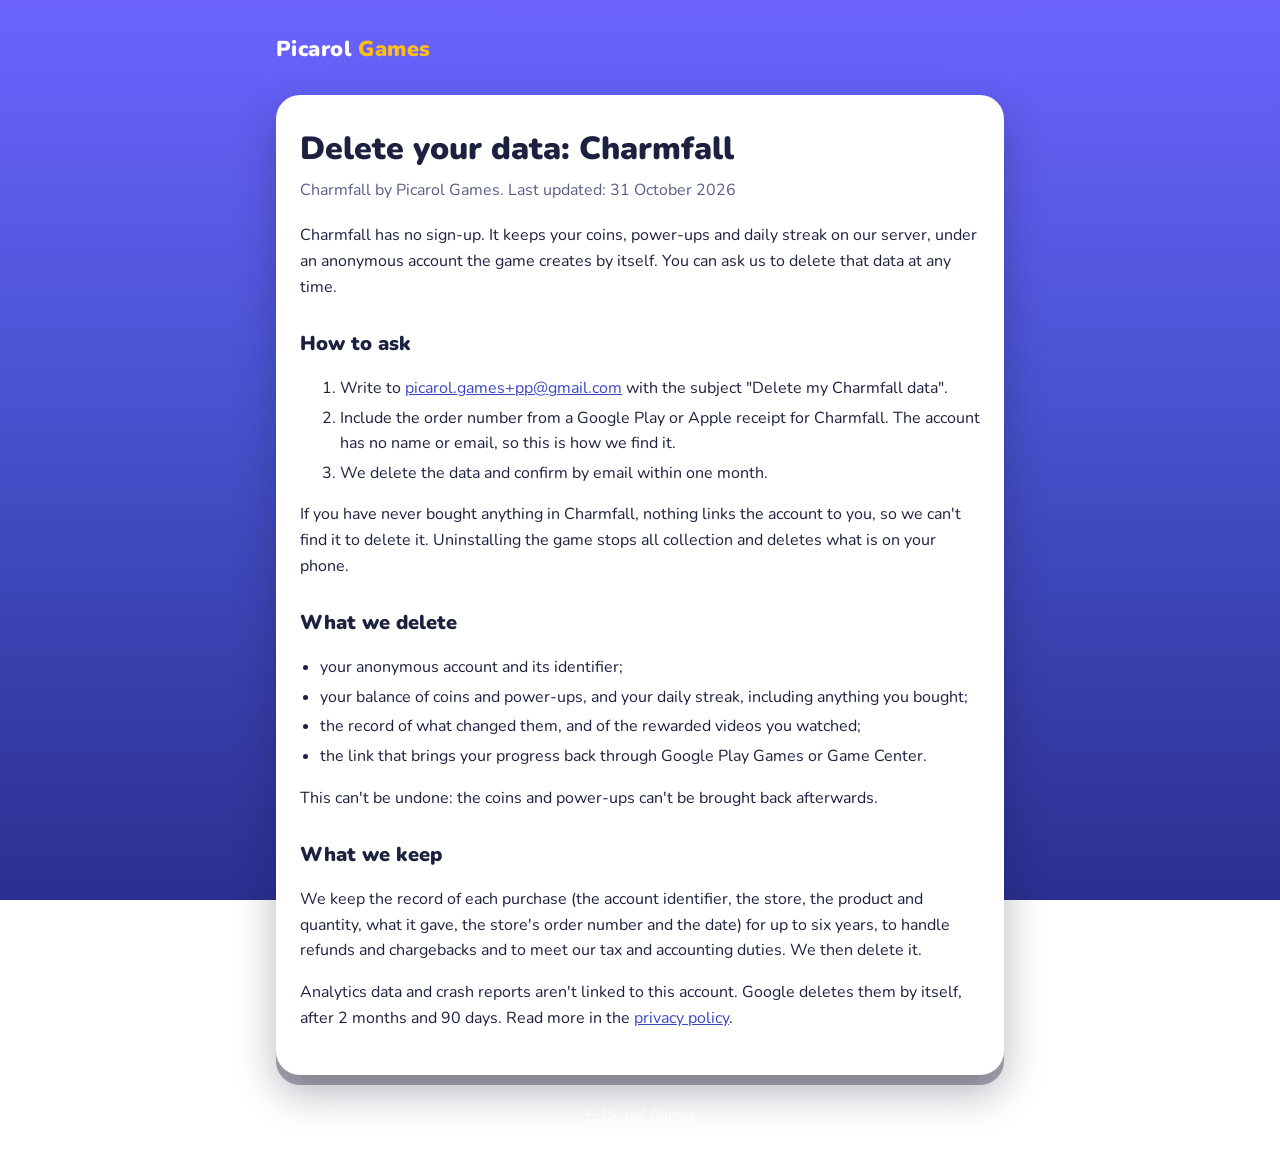
==== charmfall/delete-data/index.html @ 7d108ecf "Charmfall: page for asking to delete your data Co-Authored-By: Claude Opus 5.5 <noreply@anthropic.co" ====
<!doctype html>
<html lang="en">
<head>
  <meta charset="utf-8">
  <meta name="viewport" content="width=device-width, initial-scale=1">
  <title>Delete your Charmfall data</title>
  <meta name="description" content="How to ask Picarol Games to delete your Charmfall data.">
  <link rel="icon" href="../../assets/charmfall-icon.png">
  <link rel="preconnect" href="https://fonts.googleapis.com">
  <link rel="preconnect" href="https://fonts.gstatic.com" crossorigin>
  <link href="https://fonts.googleapis.com/css2?family=Nunito:wght@400;800;900&display=swap" rel="stylesheet">
  <link rel="stylesheet" href="../../assets/style.css">
</head>
<body>
  <div class="wrap">
    <header class="studio">
      <a class="name" href="../../">Picarol <span>Games</span></a>
    </header>

    <article class="card policy">
      <h1>Delete your data: Charmfall</h1>
      <p class="updated">Charmfall by Picarol Games. Last updated: 31 October 2026</p>

      <p>Charmfall has no sign-up. It keeps your coins, power-ups and daily streak on our server, under an
      anonymous account the game creates by itself. You can ask us to delete that data at any time.</p>

      <h2>How to ask</h2>
      <ol>
        <li>Write to <a href="mailto:picarol.games+pp@gmail.com">picarol.games+pp@gmail.com</a> with the subject
        "Delete my Charmfall data".</li>
        <li>Include the order number from a Google Play or Apple receipt for Charmfall. The account has no name or
        email, so this is how we find it.</li>
        <li>We delete the data and confirm by email within one month.</li>
      </ol>
      <p>If you have never bought anything in Charmfall, nothing links the account to you, so we can't find it to
      delete it. Uninstalling the game stops all collection and deletes what is on your phone.</p>

      <h2>What we delete</h2>
      <ul>
        <li>your anonymous account and its identifier;</li>
        <li>your balance of coins and power-ups, and your daily streak, including anything you bought;</li>
        <li>the record of what changed them, and of the rewarded videos you watched;</li>
        <li>the link that brings your progress back through Google Play Games or Game Center.</li>
      </ul>
      <p>This can't be undone: the coins and power-ups can't be brought back afterwards.</p>

      <h2>What we keep</h2>
      <p>We keep the record of each purchase (the account identifier, the store, the product and quantity, what it
      gave, the store's order number and the date) for up to six years, to handle refunds and chargebacks and to
      meet our tax and accounting duties. We then delete it.</p>
      <p>Analytics data and crash reports aren't linked to this account. Google deletes them by itself, after 2
      months and 90 days. Read more in the <a href="../privacy/">privacy policy</a>.</p>
    </article>

    <footer><a href="../../">← Picarol Games</a></footer>
  </div>
</body>
</html>
---- assets/style.css ----
:root {
  --bg: #4753cf;
  --bg-deep: #2b2f8f;
  --navy: #13152d;
  --card: #ffffff;
  --text: #1d2140;
  --muted: #5a5f86;
  --accent: #ffbe14;
  --link: #3a46c4;
}

* { box-sizing: border-box; }

html { -webkit-text-size-adjust: 100%; }

body {
  margin: 0;
  min-height: 100vh;
  font-family: "Nunito", system-ui, -apple-system, "Segoe UI", Roboto, sans-serif;
  color: var(--text);
  background: linear-gradient(180deg, #6c63ff 0%, var(--bg) 45%, var(--bg-deep) 100%) fixed;
  line-height: 1.6;
}

a { color: var(--link); }

.wrap { max-width: 760px; margin: 0 auto; padding: 32px 16px 48px; }

.studio {
  display: flex; align-items: center; justify-content: space-between; gap: 12px;
  color: #fff; margin-bottom: 28px;
}
.studio a { color: #fff; text-decoration: none; }
.studio .name { font-weight: 900; font-size: 1.35rem; letter-spacing: 0.02em; }
.studio .name span { color: var(--accent); }

.card {
  background: var(--card);
  border-radius: 24px;
  padding: 28px 24px;
  box-shadow: 0 10px 0 rgba(19, 21, 45, 0.35), 0 18px 40px rgba(19, 21, 45, 0.3);
}

.hero { color: #fff; text-align: center; margin: 8px 0 32px; }
.hero h1 { font-size: 2.4rem; font-weight: 900; margin: 0 0 8px; }
.hero p { margin: 0; opacity: 0.9; font-size: 1.1rem; }

.game { display: grid; grid-template-columns: 112px 1fr; gap: 20px; align-items: center; }
.game img.icon { width: 112px; height: 112px; border-radius: 24px; box-shadow: 0 6px 0 rgba(19, 21, 45, 0.25); }
.game h2 { margin: 0 0 4px; font-size: 1.6rem; font-weight: 900; }
.game p { margin: 0 0 10px; color: var(--muted); }
.banner { width: 100%; height: auto; border-radius: 16px; margin-bottom: 20px; display: block; }

.links { display: flex; flex-wrap: wrap; gap: 10px; }
.btn {
  display: inline-block; padding: 8px 16px; border-radius: 999px;
  background: var(--bg); color: #fff; font-weight: 800; text-decoration: none;
  box-shadow: 0 4px 0 var(--bg-deep);
}
.btn.soon { background: #c9cbe0; box-shadow: 0 4px 0 #a5a8c4; color: #fff; cursor: default; }

.policy h1 { font-size: 2rem; font-weight: 900; margin: 0 0 4px; }
.policy .updated { color: var(--muted); margin: 0 0 20px; }
.policy h2 { font-size: 1.25rem; font-weight: 900; margin: 28px 0 8px; }
.policy ul { padding-left: 1.25rem; }
.policy li { margin: 4px 0; }
.policy .tldr { background: #eef0ff; border-radius: 16px; padding: 12px 18px; }

footer { color: #fff; opacity: 0.8; text-align: center; font-size: 0.9rem; margin-top: 28px; }
footer a { color: #fff; }

@media (max-width: 520px) {
  .game { grid-template-columns: 1fr; text-align: center; }
  .game img.icon { margin: 0 auto; }
  .links { justify-content: center; }
  .hero h1 { font-size: 2rem; }
}
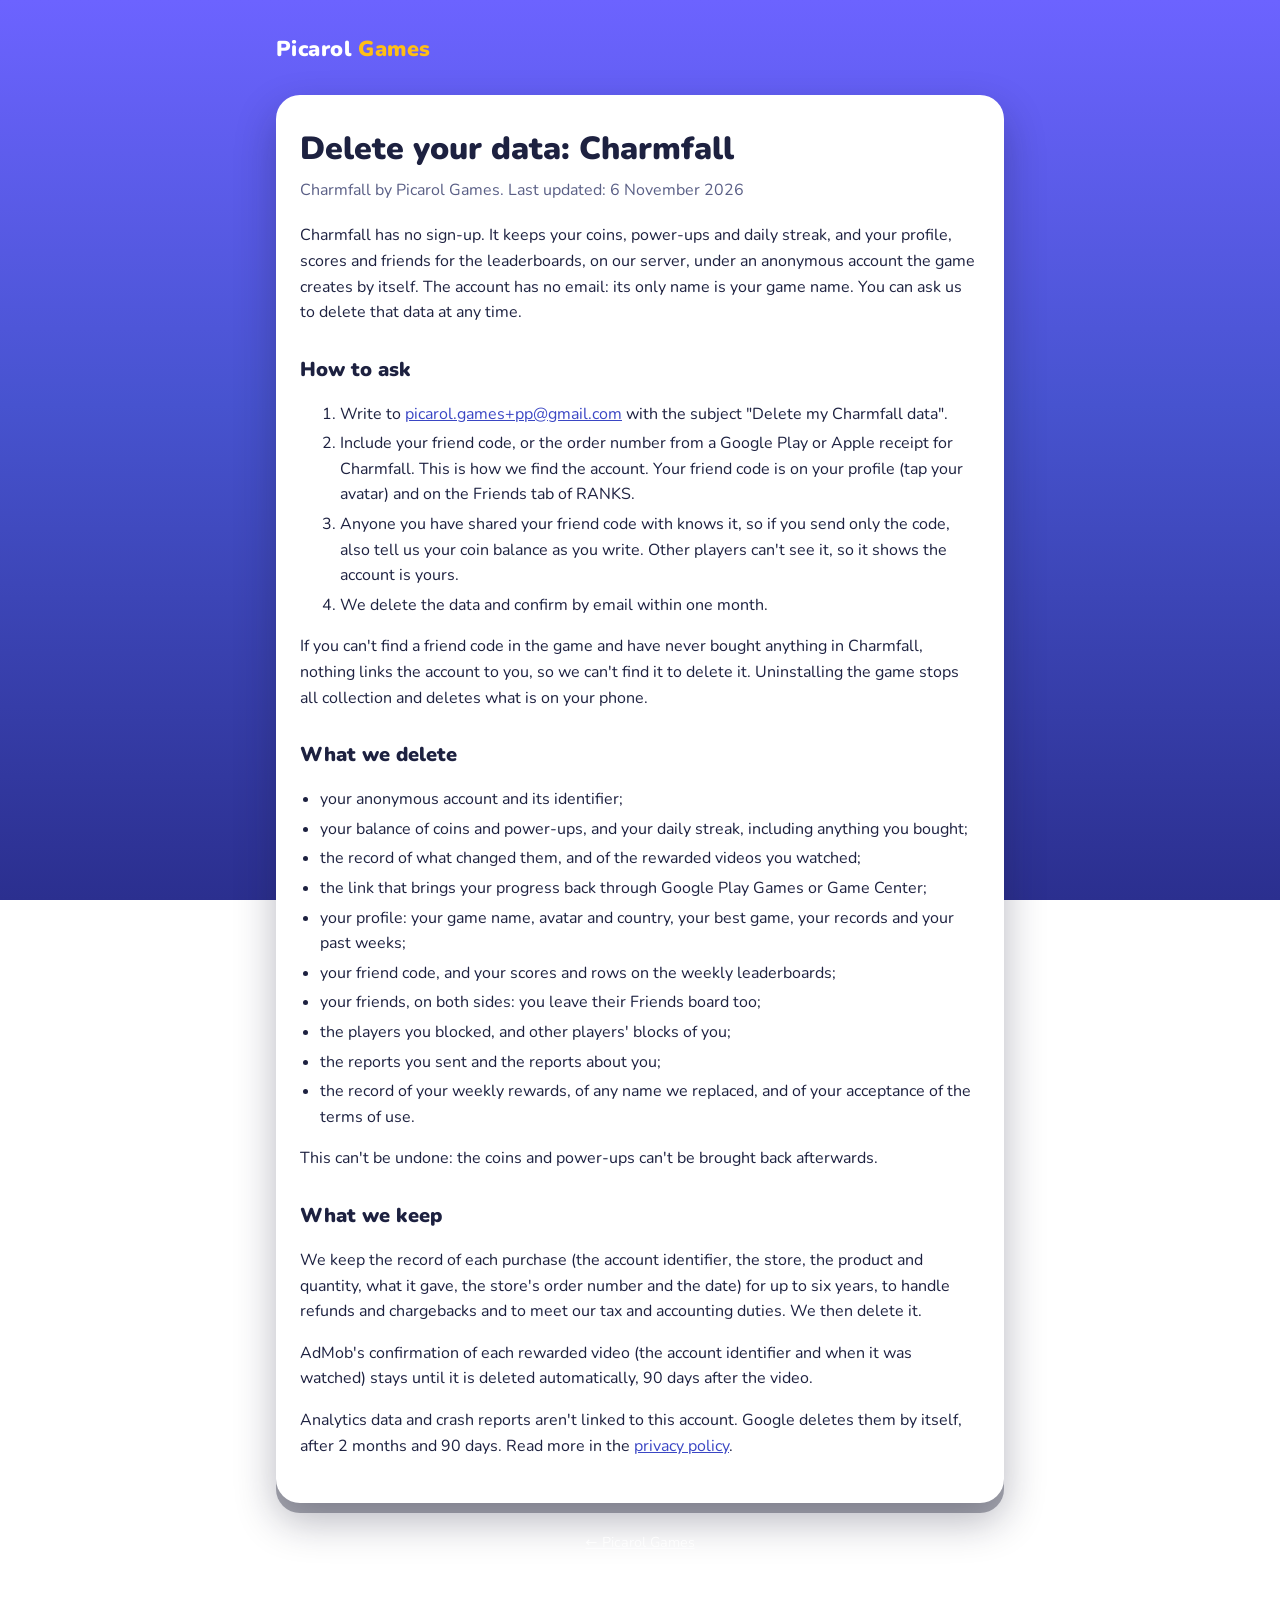
==== commit dc2637d1: "Charmfall: delete-data page covers the leaderboards and takes a friend code Co-Authored-By: Claude O" ====
--- a/charmfall/delete-data/index.html
+++ b/charmfall/delete-data/index.html
@@ -19,28 +19,40 @@
 
     <article class="card policy">
       <h1>Delete your data: Charmfall</h1>
-      <p class="updated">Charmfall by Picarol Games. Last updated: 31 October 2026</p>
+      <p class="updated">Charmfall by Picarol Games. Last updated: 6 November 2026</p>
 
-      <p>Charmfall has no sign-up. It keeps your coins, power-ups and daily streak on our server, under an
-      anonymous account the game creates by itself. You can ask us to delete that data at any time.</p>
+      <p>Charmfall has no sign-up. It keeps your coins, power-ups and daily streak, and your profile, scores and
+      friends for the leaderboards, on our server, under an anonymous account the game creates by itself. The
+      account has no email: its only name is your game name. You can ask us to delete that data at any time.</p>
 
       <h2>How to ask</h2>
       <ol>
         <li>Write to <a href="mailto:picarol.games+pp@gmail.com">picarol.games+pp@gmail.com</a> with the subject
         "Delete my Charmfall data".</li>
-        <li>Include the order number from a Google Play or Apple receipt for Charmfall. The account has no name or
-        email, so this is how we find it.</li>
+        <li>Include your friend code, or the order number from a Google Play or Apple receipt for Charmfall. This is
+        how we find the account. Your friend code is on your profile (tap your avatar) and on the Friends tab of
+        RANKS.</li>
+        <li>Anyone you have shared your friend code with knows it, so if you send only the code, also tell us your
+        coin balance as you write. Other players can't see it, so it shows the account is yours.</li>
         <li>We delete the data and confirm by email within one month.</li>
       </ol>
-      <p>If you have never bought anything in Charmfall, nothing links the account to you, so we can't find it to
-      delete it. Uninstalling the game stops all collection and deletes what is on your phone.</p>
+      <p>If you can't find a friend code in the game and have never bought anything in Charmfall, nothing links the
+      account to you, so we can't find it to delete it. Uninstalling the game stops all collection and deletes what
+      is on your phone.</p>
 
       <h2>What we delete</h2>
       <ul>
         <li>your anonymous account and its identifier;</li>
         <li>your balance of coins and power-ups, and your daily streak, including anything you bought;</li>
         <li>the record of what changed them, and of the rewarded videos you watched;</li>
-        <li>the link that brings your progress back through Google Play Games or Game Center.</li>
+        <li>the link that brings your progress back through Google Play Games or Game Center;</li>
+        <li>your profile: your game name, avatar and country, your best game, your records and your past weeks;</li>
+        <li>your friend code, and your scores and rows on the weekly leaderboards;</li>
+        <li>your friends, on both sides: you leave their Friends board too;</li>
+        <li>the players you blocked, and other players' blocks of you;</li>
+        <li>the reports you sent and the reports about you;</li>
+        <li>the record of your weekly rewards, of any name we replaced, and of your acceptance of the terms of
+        use.</li>
       </ul>
       <p>This can't be undone: the coins and power-ups can't be brought back afterwards.</p>
 
@@ -48,6 +60,8 @@
       <p>We keep the record of each purchase (the account identifier, the store, the product and quantity, what it
       gave, the store's order number and the date) for up to six years, to handle refunds and chargebacks and to
       meet our tax and accounting duties. We then delete it.</p>
+      <p>AdMob's confirmation of each rewarded video (the account identifier and when it was watched) stays until it
+      is deleted automatically, 90 days after the video.</p>
       <p>Analytics data and crash reports aren't linked to this account. Google deletes them by itself, after 2
       months and 90 days. Read more in the <a href="../privacy/">privacy policy</a>.</p>
     </article>
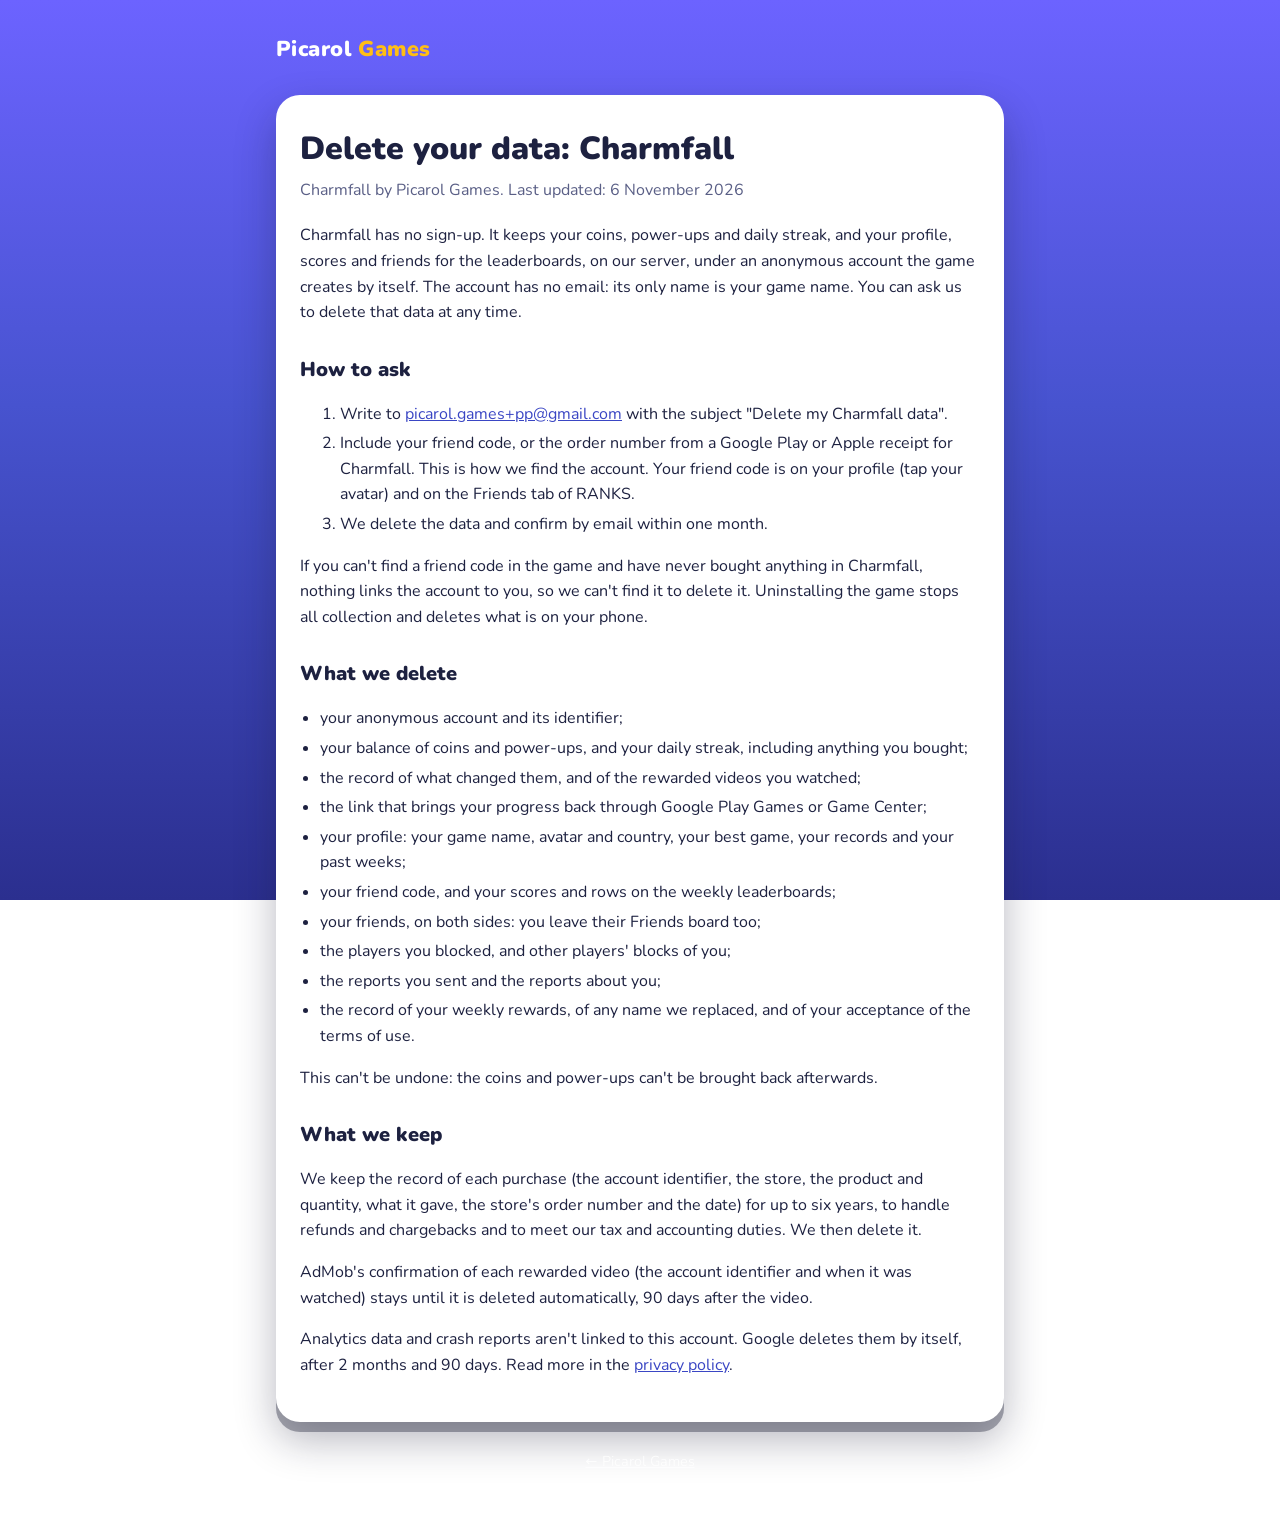
==== commit 6fb89d1b: "Charmfall: delete-data page takes a friend code without a second check Co-Authored-By: Claude Opus 5" ====
--- a/charmfall/delete-data/index.html
+++ b/charmfall/delete-data/index.html
@@ -32,8 +32,6 @@
         <li>Include your friend code, or the order number from a Google Play or Apple receipt for Charmfall. This is
         how we find the account. Your friend code is on your profile (tap your avatar) and on the Friends tab of
         RANKS.</li>
-        <li>Anyone you have shared your friend code with knows it, so if you send only the code, also tell us your
-        coin balance as you write. Other players can't see it, so it shows the account is yours.</li>
         <li>We delete the data and confirm by email within one month.</li>
       </ol>
       <p>If you can't find a friend code in the game and have never bought anything in Charmfall, nothing links the
